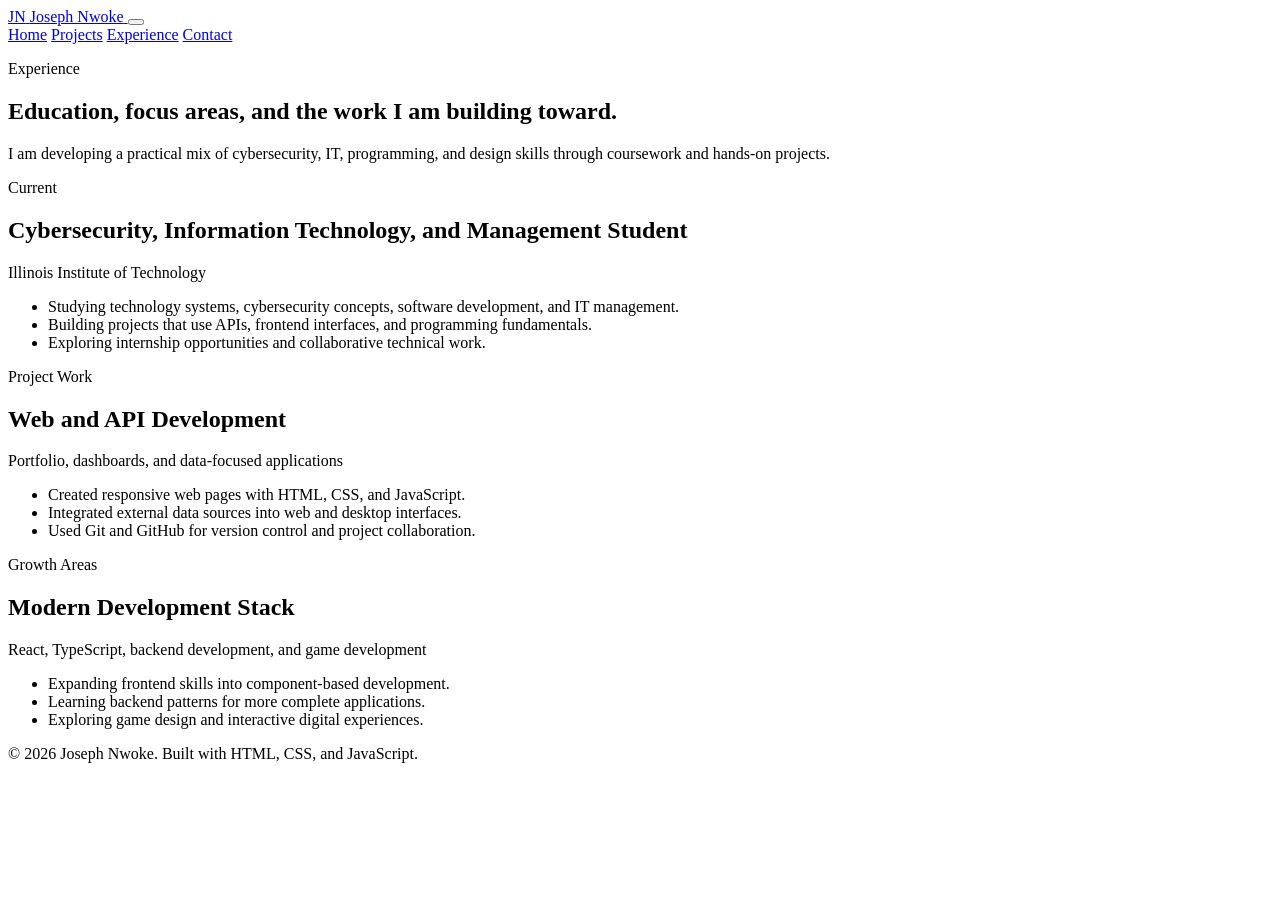
==== experience.html @ 0dccc337 "Initial experience page" ====
<!DOCTYPE html>
<html lang="en">
<head>
  <meta charset="UTF-8" />
  <meta name="viewport" content="width=device-width, initial-scale=1.0" />
  <meta name="description" content="Experience and education for Joseph Nwoke." />
  <title>Experience | Joseph Nwoke</title>
  <link rel="preconnect" href="https://fonts.googleapis.com" />
  <link rel="preconnect" href="https://fonts.gstatic.com" crossorigin />
  <link href="https://fonts.googleapis.com/css2?family=Inter:wght@400;500;600;700;800&display=swap" rel="stylesheet" />
  <link rel="stylesheet" href="css/style.css" />
  <script defer src="js/script.js"></script>
</head>
<body>
  <header class="site-header">
    <a class="brand" href="index.html" aria-label="Joseph Nwoke home">
      <span class="brand-mark">JN</span>
      <span>Joseph Nwoke</span>
    </a>
    <button class="nav-toggle" type="button" aria-label="Open navigation" aria-expanded="false" aria-controls="site-nav">
      <span></span>
      <span></span>
      <span></span>
    </button>
    <nav class="site-nav" id="site-nav" aria-label="Primary navigation">
      <a href="index.html" data-nav="home">Home</a>
      <a href="projects.html" data-nav="projects">Projects</a>
      <a href="experience.html" data-nav="experience">Experience</a>
      <a href="index.html#contact">Contact</a>
    </nav>
  </header>

  <main>
    <section class="page-hero section">
      <p class="eyebrow">Experience</p>
      <h1>Education, focus areas, and the work I am building toward.</h1>
      <p>
        I am developing a practical mix of cybersecurity, IT, programming, and design skills through coursework and hands-on projects.
      </p>
    </section>

    <section class="section timeline-section">
      <div class="timeline">
        <article class="timeline-item">
          <span class="timeline-dot"></span>
          <p class="timeline-date">Current</p>
          <h2>Cybersecurity, Information Technology, and Management Student</h2>
          <p>Illinois Institute of Technology</p>
          <ul>
            <li>Studying technology systems, cybersecurity concepts, software development, and IT management.</li>
            <li>Building projects that use APIs, frontend interfaces, and programming fundamentals.</li>
            <li>Exploring internship opportunities and collaborative technical work.</li>
          </ul>
        </article>

        <article class="timeline-item">
          <span class="timeline-dot"></span>
          <p class="timeline-date">Project Work</p>
          <h2>Web and API Development</h2>
          <p>Portfolio, dashboards, and data-focused applications</p>
          <ul>
            <li>Created responsive web pages with HTML, CSS, and JavaScript.</li>
            <li>Integrated external data sources into web and desktop interfaces.</li>
            <li>Used Git and GitHub for version control and project collaboration.</li>
          </ul>
        </article>

        <article class="timeline-item">
          <span class="timeline-dot"></span>
          <p class="timeline-date">Growth Areas</p>
          <h2>Modern Development Stack</h2>
          <p>React, TypeScript, backend development, and game development</p>
          <ul>
            <li>Expanding frontend skills into component-based development.</li>
            <li>Learning backend patterns for more complete applications.</li>
            <li>Exploring game design and interactive digital experiences.</li>
          </ul>
        </article>
      </div>
    </section>
  </main>

  <footer class="site-footer">
    <p>&copy; 2026 Joseph Nwoke. Built with HTML, CSS, and JavaScript.</p>
  </footer>
</body>
</html>
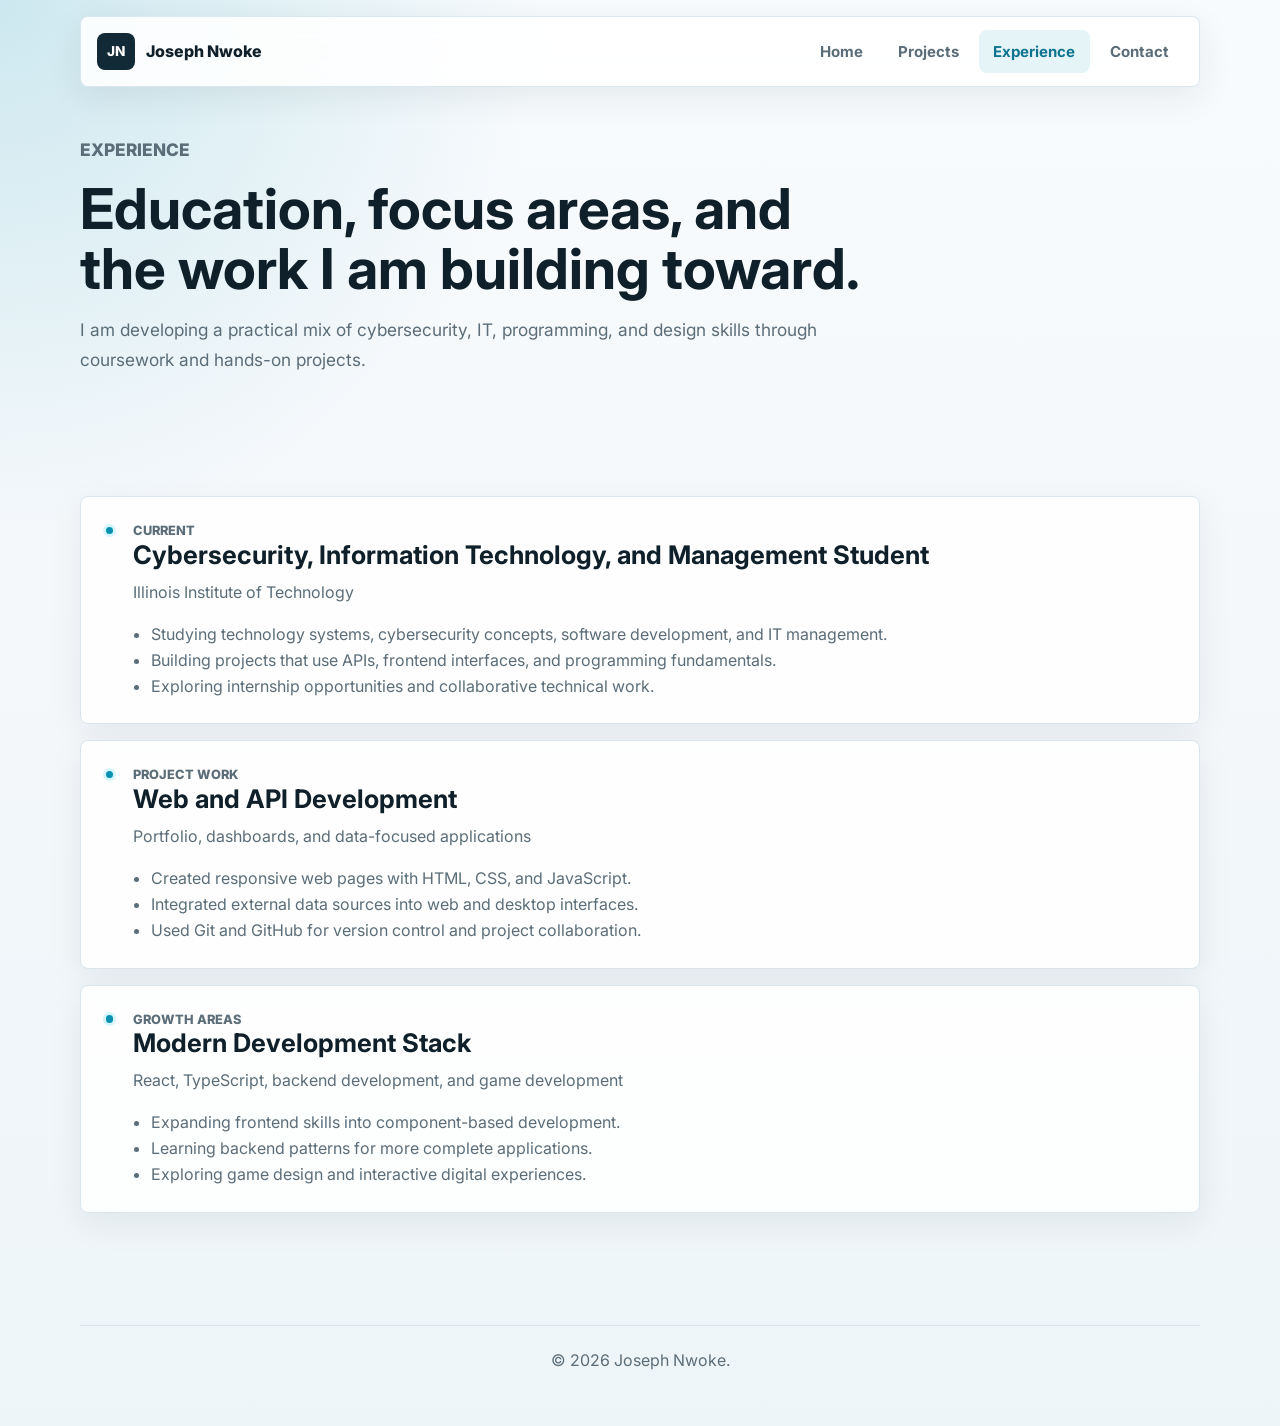
==== commit 1a90fdb3: "Updating footer" ====
--- a/experience.html
+++ b/experience.html
@@ -81,7 +81,7 @@
   </main>
 
   <footer class="site-footer">
-    <p>&copy; 2026 Joseph Nwoke. Built with HTML, CSS, and JavaScript.</p>
+    <p>&copy; 2026 Joseph Nwoke.</p>
   </footer>
 </body>
 </html>
--- a/css/style.css
+++ b/css/style.css
@@ -0,0 +1,833 @@
+:root {
+  --bg: #f5f8fb;
+  --surface: #ffffff;
+  --surface-strong: #e9f7fb;
+  --ink: #10202a;
+  --muted: #5b6d78;
+  --line: #d9e5eb;
+  --accent: #0891b2;
+  --accent-dark: #0e7490;
+  --navy: #122936;
+  --shadow: 0 18px 60px rgba(16, 32, 42, 0.12);
+}
+
+* {
+  box-sizing: border-box;
+}
+
+html {
+  scroll-behavior: smooth;
+}
+
+body {
+  margin: 0;
+  min-height: 100vh;
+  font-family: "Inter", Arial, sans-serif;
+  color: var(--ink);
+  background:
+    radial-gradient(circle at top left, rgba(8, 145, 178, 0.18), transparent 34rem),
+    linear-gradient(180deg, #f8fbfd 0%, var(--bg) 42%, #edf5f8 100%);
+}
+
+body.nav-open {
+  overflow: hidden;
+}
+
+img {
+  display: block;
+  max-width: 100%;
+}
+
+a {
+  color: inherit;
+}
+
+.site-header {
+  position: sticky;
+  top: 0;
+  z-index: 50;
+  display: flex;
+  align-items: center;
+  justify-content: space-between;
+  gap: 1.5rem;
+  width: min(1120px, calc(100% - 2rem));
+  margin: 1rem auto 0;
+  padding: 0.8rem 1rem;
+  background: rgba(255, 255, 255, 0.88);
+  border: 1px solid rgba(217, 229, 235, 0.9);
+  border-radius: 8px;
+  box-shadow: 0 10px 35px rgba(16, 32, 42, 0.08);
+  backdrop-filter: blur(16px);
+}
+
+.brand {
+  display: inline-flex;
+  align-items: center;
+  gap: 0.7rem;
+  font-weight: 800;
+  text-decoration: none;
+  white-space: nowrap;
+}
+
+.brand-mark {
+  display: grid;
+  place-items: center;
+  width: 2.35rem;
+  height: 2.35rem;
+  color: #fff;
+  background: var(--navy);
+  border-radius: 8px;
+  font-size: 0.85rem;
+  letter-spacing: 0;
+}
+
+.site-nav {
+  display: flex;
+  align-items: center;
+  gap: 0.35rem;
+}
+
+.site-nav a {
+  padding: 0.75rem 0.9rem;
+  color: var(--muted);
+  border-radius: 8px;
+  font-weight: 700;
+  font-size: 0.94rem;
+  text-decoration: none;
+}
+
+.site-nav a:hover,
+.site-nav a.active {
+  color: var(--accent-dark);
+  background: rgba(8, 145, 178, 0.1);
+}
+
+.nav-toggle {
+  display: none;
+  width: 2.65rem;
+  height: 2.65rem;
+  padding: 0;
+  background: var(--navy);
+  border: 0;
+  border-radius: 8px;
+  cursor: pointer;
+}
+
+.nav-toggle span {
+  display: block;
+  width: 1.15rem;
+  height: 2px;
+  margin: 4px auto;
+  background: #fff;
+}
+
+.section {
+  width: min(1120px, calc(100% - 2rem));
+  margin: 0 auto;
+  padding: 5rem 0;
+}
+
+.hero {
+  display: grid;
+  grid-template-columns: minmax(0, 1.08fr) minmax(280px, 0.92fr);
+  align-items: center;
+  gap: clamp(1.35rem, 3.5vw, 2.5rem);
+  min-height: min(680px, calc(100vh - 5.25rem));
+  padding-top: clamp(1.75rem, 4vw, 2.5rem);
+  padding-bottom: clamp(2rem, 4vw, 3.25rem);
+}
+
+.eyebrow {
+  margin: 0 0 0.9rem;
+  color: var(--accent-dark);
+  font-size: 0.78rem;
+  font-weight: 800;
+  letter-spacing: 0;
+  text-transform: uppercase;
+}
+
+h1,
+h2,
+h3,
+p {
+  margin-top: 0;
+}
+
+h1 {
+  max-width: 700px;
+  margin-bottom: 1rem;
+  font-size: clamp(2.25rem, 4.9vw, 4rem);
+  line-height: 1.04;
+  letter-spacing: 0;
+  text-wrap: balance;
+}
+
+h2 {
+  margin-bottom: 1rem;
+  font-size: clamp(2rem, 4vw, 3.35rem);
+  line-height: 1.04;
+  letter-spacing: 0;
+}
+
+h3 {
+  margin-bottom: 1rem;
+  font-size: 1.05rem;
+}
+
+.hero-copy,
+.page-hero p,
+.section-copy p,
+.resume-section p {
+  color: var(--muted);
+  font-size: 1.08rem;
+  line-height: 1.75;
+}
+
+.hero-copy {
+  max-width: 640px;
+  text-wrap: pretty;
+}
+
+.button-row,
+.resume-actions {
+  display: flex;
+  flex-wrap: wrap;
+  gap: 0.85rem;
+  margin-top: 1.5rem;
+}
+
+.btn {
+  display: inline-flex;
+  align-items: center;
+  justify-content: center;
+  min-height: 3rem;
+  padding: 0.85rem 1.15rem;
+  border: 1px solid transparent;
+  border-radius: 8px;
+  font-weight: 800;
+  text-decoration: none;
+}
+
+.btn-primary {
+  color: #fff;
+  background: var(--accent);
+  box-shadow: 0 12px 28px rgba(8, 145, 178, 0.24);
+}
+
+.btn-primary:hover {
+  background: var(--accent-dark);
+}
+
+.btn-secondary {
+  color: var(--navy);
+  background: var(--surface);
+  border-color: var(--line);
+}
+
+.btn-secondary:hover,
+.btn-ghost:hover {
+  border-color: rgba(8, 145, 178, 0.35);
+  background: rgba(8, 145, 178, 0.09);
+}
+
+.btn-ghost {
+  color: var(--accent-dark);
+  background: transparent;
+  border-color: rgba(8, 145, 178, 0.22);
+}
+
+.hero-panel {
+  padding: 1.25rem;
+  background: linear-gradient(150deg, var(--navy), #0d3b4a);
+  border-radius: 8px;
+  box-shadow: var(--shadow);
+}
+
+.profile-photo {
+  width: 100%;
+  aspect-ratio: 4 / 5;
+  min-height: 0;
+  max-height: 25rem;
+  object-fit: cover;
+  border: 1px solid rgba(255, 255, 255, 0.14);
+  border-radius: 8px;
+}
+
+.hero-panel.has-profile .profile-fallback,
+.hero-panel.no-profile .profile-photo {
+  display: none;
+}
+
+.profile-fallback {
+  display: grid;
+  place-items: center;
+  aspect-ratio: 4 / 5;
+  min-height: 0;
+  max-height: 25rem;
+  color: #d9fbff;
+  background:
+    linear-gradient(rgba(255, 255, 255, 0.09) 1px, transparent 1px),
+    linear-gradient(90deg, rgba(255, 255, 255, 0.09) 1px, transparent 1px),
+    radial-gradient(circle at 70% 25%, rgba(34, 211, 238, 0.52), transparent 15rem),
+    #102936;
+  background-size: 34px 34px, 34px 34px, auto, auto;
+  border: 1px solid rgba(255, 255, 255, 0.14);
+  border-radius: 8px;
+  font-size: clamp(4rem, 12vw, 8rem);
+  font-weight: 800;
+}
+
+.hero-stat-grid {
+  display: grid;
+  grid-template-columns: repeat(3, 1fr);
+  gap: 0.75rem;
+  margin-top: 0.75rem;
+}
+
+.hero-stat-grid div {
+  padding: 1rem;
+  background: rgba(255, 255, 255, 0.09);
+  border: 1px solid rgba(255, 255, 255, 0.12);
+  border-radius: 8px;
+}
+
+.stat-number,
+.stat-label {
+  display: block;
+}
+
+.stat-number {
+  color: #fff;
+  font-weight: 800;
+}
+
+.stat-label {
+  margin-top: 0.35rem;
+  color: #b7d4dc;
+  font-size: 0.78rem;
+  line-height: 1.35;
+}
+
+.two-column,
+.resume-section {
+  display: grid;
+  grid-template-columns: 0.85fr 1.15fr;
+  gap: 3rem;
+  align-items: start;
+}
+
+.section-heading {
+  max-width: 760px;
+  margin-bottom: 2rem;
+}
+
+.skills-title {
+  max-width: 720px;
+  font-size: clamp(1.9rem, 3.2vw, 2.7rem);
+  line-height: 1.12;
+}
+
+.about-highlights {
+  display: grid;
+  grid-template-columns: repeat(3, 1fr);
+  gap: 0.8rem;
+  margin-top: 1.4rem;
+}
+
+.about-highlights article {
+  padding: 1rem;
+  background: rgba(255, 255, 255, 0.82);
+  border: 1px solid var(--line);
+  border-radius: 8px;
+  box-shadow: 0 8px 24px rgba(16, 32, 42, 0.06);
+}
+
+.about-highlights h3 {
+  margin-bottom: 0.45rem;
+  font-size: 0.98rem;
+}
+
+.about-highlights p {
+  margin-bottom: 0;
+  font-size: 0.9rem;
+  line-height: 1.55;
+}
+
+.skills-layout {
+  display: grid;
+  grid-template-columns: repeat(3, 1fr);
+  gap: 1rem;
+  align-items: stretch;
+}
+
+.skill-card,
+.contact-card,
+.timeline-item,
+.project-card,
+.resume-section {
+  background: rgba(255, 255, 255, 0.9);
+  border: 1px solid var(--line);
+  border-radius: 8px;
+  box-shadow: 0 10px 35px rgba(16, 32, 42, 0.07);
+}
+
+.skill-card {
+  position: relative;
+  display: flex;
+  flex-direction: column;
+  min-height: 100%;
+  padding: 1.35rem;
+  overflow: hidden;
+}
+
+.skill-card::before {
+  content: "";
+  position: absolute;
+  inset: 0 0 auto;
+  height: 3px;
+  background: linear-gradient(90deg, var(--accent), rgba(8, 145, 178, 0.18));
+}
+
+.skill-card h3 {
+  min-height: 2.4rem;
+  margin-bottom: 0.85rem;
+  line-height: 1.2;
+}
+
+.tag-list {
+  display: flex;
+  flex-wrap: wrap;
+  gap: 0.55rem;
+  padding: 0;
+  margin: 0;
+  list-style: none;
+}
+
+.tag-list li {
+  padding: 0.42rem 0.62rem;
+  color: var(--accent-dark);
+  background: rgba(8, 145, 178, 0.1);
+  border: 1px solid rgba(8, 145, 178, 0.18);
+  border-radius: 8px;
+  font-size: 0.85rem;
+  font-weight: 700;
+}
+
+.resume-section {
+  align-items: center;
+  padding: 2rem;
+}
+
+.resume-includes {
+  margin-top: 1.2rem;
+}
+
+.resume-includes span {
+  display: block;
+  margin-bottom: 0.55rem;
+  color: var(--ink);
+  font-size: 0.9rem;
+  font-weight: 800;
+}
+
+.resume-includes ul {
+  display: flex;
+  flex-wrap: wrap;
+  gap: 0.55rem;
+  padding: 0;
+  margin: 0;
+  list-style: none;
+}
+
+.resume-includes li {
+  padding: 0.42rem 0.62rem;
+  color: var(--accent-dark);
+  background: rgba(8, 145, 178, 0.1);
+  border: 1px solid rgba(8, 145, 178, 0.18);
+  border-radius: 8px;
+  font-size: 0.85rem;
+  font-weight: 700;
+}
+
+.resume-actions {
+  justify-content: flex-end;
+  margin-top: 0;
+}
+
+.contact-grid {
+  display: grid;
+  grid-template-columns: repeat(2, 1fr);
+  gap: 1rem;
+}
+
+.contact-card {
+  display: flex;
+  flex-direction: column;
+  gap: 0.35rem;
+  padding: 1.2rem;
+  text-decoration: none;
+}
+
+.contact-card:hover {
+  border-color: rgba(8, 145, 178, 0.4);
+  transform: translateY(-2px);
+}
+
+.contact-card span {
+  color: var(--muted);
+  font-size: 0.9rem;
+  font-weight: 700;
+}
+
+.contact-card strong {
+  overflow-wrap: anywhere;
+}
+
+.page-hero {
+  padding-top: 3rem;
+  padding-bottom: 1.5rem;
+}
+
+.page-hero h1 {
+  max-width: 880px;
+  font-size: clamp(2.15rem, 4.4vw, 3.65rem);
+  line-height: 1.06;
+}
+
+.page-hero p {
+  max-width: 820px;
+}
+
+.project-list {
+  display: grid;
+  gap: 1.25rem;
+  padding-top: 1rem;
+}
+
+.project-card {
+  display: grid;
+  grid-template-columns: minmax(260px, 0.72fr) minmax(0, 1.28fr);
+  align-items: center;
+  overflow: hidden;
+}
+
+.project-media {
+  display: grid;
+  place-items: center;
+  align-self: stretch;
+  min-height: clamp(28rem, 42vw, 34rem);
+  padding: 1rem;
+  background: linear-gradient(135deg, rgba(8, 145, 178, 0.16), rgba(18, 41, 54, 0.08));
+  overflow: hidden;
+}
+
+.project-media img {
+  width: auto;
+  height: 100%;
+  max-width: 100%;
+  object-fit: contain;
+  background: #0d0d14;
+  border-radius: 8px;
+  box-shadow: 0 14px 34px rgba(16, 32, 42, 0.18);
+}
+
+.project-placeholder {
+  display: grid;
+  place-items: center;
+  min-height: 0;
+  height: clamp(24rem, 35vw, 31rem);
+  padding: 1.5rem;
+  color: #d9fbff;
+  background:
+    linear-gradient(rgba(255, 255, 255, 0.08) 1px, transparent 1px),
+    linear-gradient(90deg, rgba(255, 255, 255, 0.08) 1px, transparent 1px),
+    radial-gradient(circle at 72% 24%, rgba(34, 211, 238, 0.42), transparent 13rem),
+    var(--navy);
+  background-size: 30px 30px, 30px 30px, auto, auto;
+}
+
+.project-placeholder span {
+  font-size: clamp(2rem, 5vw, 4rem);
+  font-weight: 800;
+}
+
+.project-content {
+  display: flex;
+  flex-direction: column;
+  gap: 1.15rem;
+  padding: clamp(1.35rem, 3vw, 2rem);
+}
+
+.project-meta {
+  display: flex;
+  align-items: center;
+  justify-content: space-between;
+  gap: 1rem;
+  margin-bottom: 0.45rem;
+}
+
+.project-type,
+.timeline-date {
+  margin-bottom: 0;
+  color: var(--accent-dark);
+  font-size: 0.8rem;
+  font-weight: 800;
+  text-transform: uppercase;
+}
+
+.status-badge {
+  display: inline-flex;
+  align-items: center;
+  min-height: 1.8rem;
+  padding: 0.32rem 0.58rem;
+  color: var(--navy);
+  background: rgba(18, 41, 54, 0.08);
+  border: 1px solid rgba(18, 41, 54, 0.14);
+  border-radius: 8px;
+  font-size: 0.75rem;
+  font-weight: 800;
+  white-space: nowrap;
+}
+
+.status-complete {
+  color: var(--accent-dark);
+  background: rgba(8, 145, 178, 0.1);
+  border-color: rgba(8, 145, 178, 0.18);
+}
+
+.project-content h2,
+.timeline-item h2 {
+  margin-bottom: 0.7rem;
+  font-size: 1.6rem;
+}
+
+.project-content h3 {
+  margin-bottom: 0.55rem;
+  font-size: 0.95rem;
+}
+
+.project-content p,
+.project-bullets li,
+.timeline-item p,
+.timeline-item li {
+  color: var(--muted);
+  line-height: 1.62;
+}
+
+.project-content p,
+.project-bullets li {
+  font-size: 1rem;
+}
+
+.project-bullets {
+  padding-left: 1.1rem;
+  margin: 0;
+}
+
+.project-actions {
+  display: flex;
+  flex-wrap: wrap;
+  gap: 0.7rem;
+}
+
+.project-actions .btn {
+  min-height: 2.65rem;
+  padding: 0.7rem 1rem;
+}
+
+.project-content .tag-list {
+  gap: 0.5rem;
+}
+
+.project-content .tag-list li {
+  padding: 0.38rem 0.56rem;
+  font-size: 0.82rem;
+}
+
+.text-link {
+  color: var(--accent-dark);
+  font-weight: 800;
+  text-decoration: none;
+}
+
+.text-link:hover {
+  text-decoration: underline;
+}
+
+.timeline {
+  display: grid;
+  gap: 1rem;
+}
+
+.timeline-item {
+  position: relative;
+  padding: 1.5rem 1.5rem 1.5rem 3.25rem;
+}
+
+.timeline-dot {
+  position: absolute;
+  top: 1.65rem;
+  left: 1.35rem;
+  width: 0.85rem;
+  height: 0.85rem;
+  background: var(--accent);
+  border: 3px solid #d6f6fb;
+  border-radius: 50%;
+}
+
+.timeline-item ul {
+  padding-left: 1.1rem;
+  margin-bottom: 0;
+}
+
+.site-footer {
+  width: min(1120px, calc(100% - 2rem));
+  margin: 2rem auto 1rem;
+  padding: 1.5rem 0;
+  color: var(--muted);
+  border-top: 1px solid var(--line);
+  text-align: center;
+}
+
+.reveal {
+  opacity: 0;
+  transform: translateY(20px);
+  transition: opacity 0.55s ease, transform 0.55s ease;
+}
+
+.reveal.is-visible {
+  opacity: 1;
+  transform: translateY(0);
+}
+
+@media (max-width: 900px) {
+  .hero,
+  .two-column,
+  .resume-section {
+    grid-template-columns: 1fr;
+  }
+
+  .project-card {
+    grid-template-columns: 1fr;
+  }
+
+  .hero {
+    min-height: auto;
+    align-items: start;
+  }
+
+  h1 {
+    max-width: 680px;
+    font-size: clamp(2.15rem, 7.2vw, 3.55rem);
+  }
+
+  .skills-layout,
+  .about-highlights,
+  .contact-grid {
+    grid-template-columns: repeat(2, 1fr);
+  }
+
+  .resume-actions {
+    justify-content: flex-start;
+  }
+}
+
+@media (max-width: 720px) {
+  .site-header {
+    width: calc(100% - 1rem);
+    margin-top: 0.5rem;
+  }
+
+  .nav-toggle {
+    display: block;
+  }
+
+  .site-nav {
+    position: fixed;
+    top: 4.75rem;
+    right: 0.5rem;
+    left: 0.5rem;
+    display: none;
+    flex-direction: column;
+    align-items: stretch;
+    padding: 0.7rem;
+    background: #fff;
+    border: 1px solid var(--line);
+    border-radius: 8px;
+    box-shadow: var(--shadow);
+  }
+
+  .site-nav.open {
+    display: flex;
+  }
+
+  .site-nav a {
+    padding: 0.95rem 1rem;
+  }
+
+  .section {
+    width: min(100% - 1rem, 1120px);
+    padding: 3.5rem 0;
+  }
+
+  .page-hero {
+    padding-top: 2.25rem;
+    padding-bottom: 1rem;
+  }
+
+  .page-hero h1 {
+    font-size: clamp(2rem, 9vw, 2.85rem);
+  }
+
+  .hero {
+    padding-top: 3rem;
+    padding-bottom: 2.5rem;
+  }
+
+  h1 {
+    font-size: clamp(2rem, 10vw, 2.95rem);
+    line-height: 1.08;
+  }
+
+  .hero-copy,
+  .page-hero p,
+  .section-copy p,
+  .resume-section p {
+    font-size: 1rem;
+    line-height: 1.65;
+  }
+
+  .hero-stat-grid,
+  .skills-layout,
+  .about-highlights,
+  .contact-grid {
+    grid-template-columns: 1fr;
+  }
+
+  .profile-photo,
+  .profile-fallback {
+    max-height: 22rem;
+  }
+
+  .button-row,
+  .resume-actions {
+    flex-direction: column;
+  }
+
+  .btn {
+    width: 100%;
+  }
+
+  .project-media,
+  .project-media img,
+  .project-placeholder {
+    min-height: 24rem;
+    height: 24rem;
+  }
+
+  .project-meta {
+    align-items: flex-start;
+    flex-direction: column;
+    gap: 0.55rem;
+  }
+}
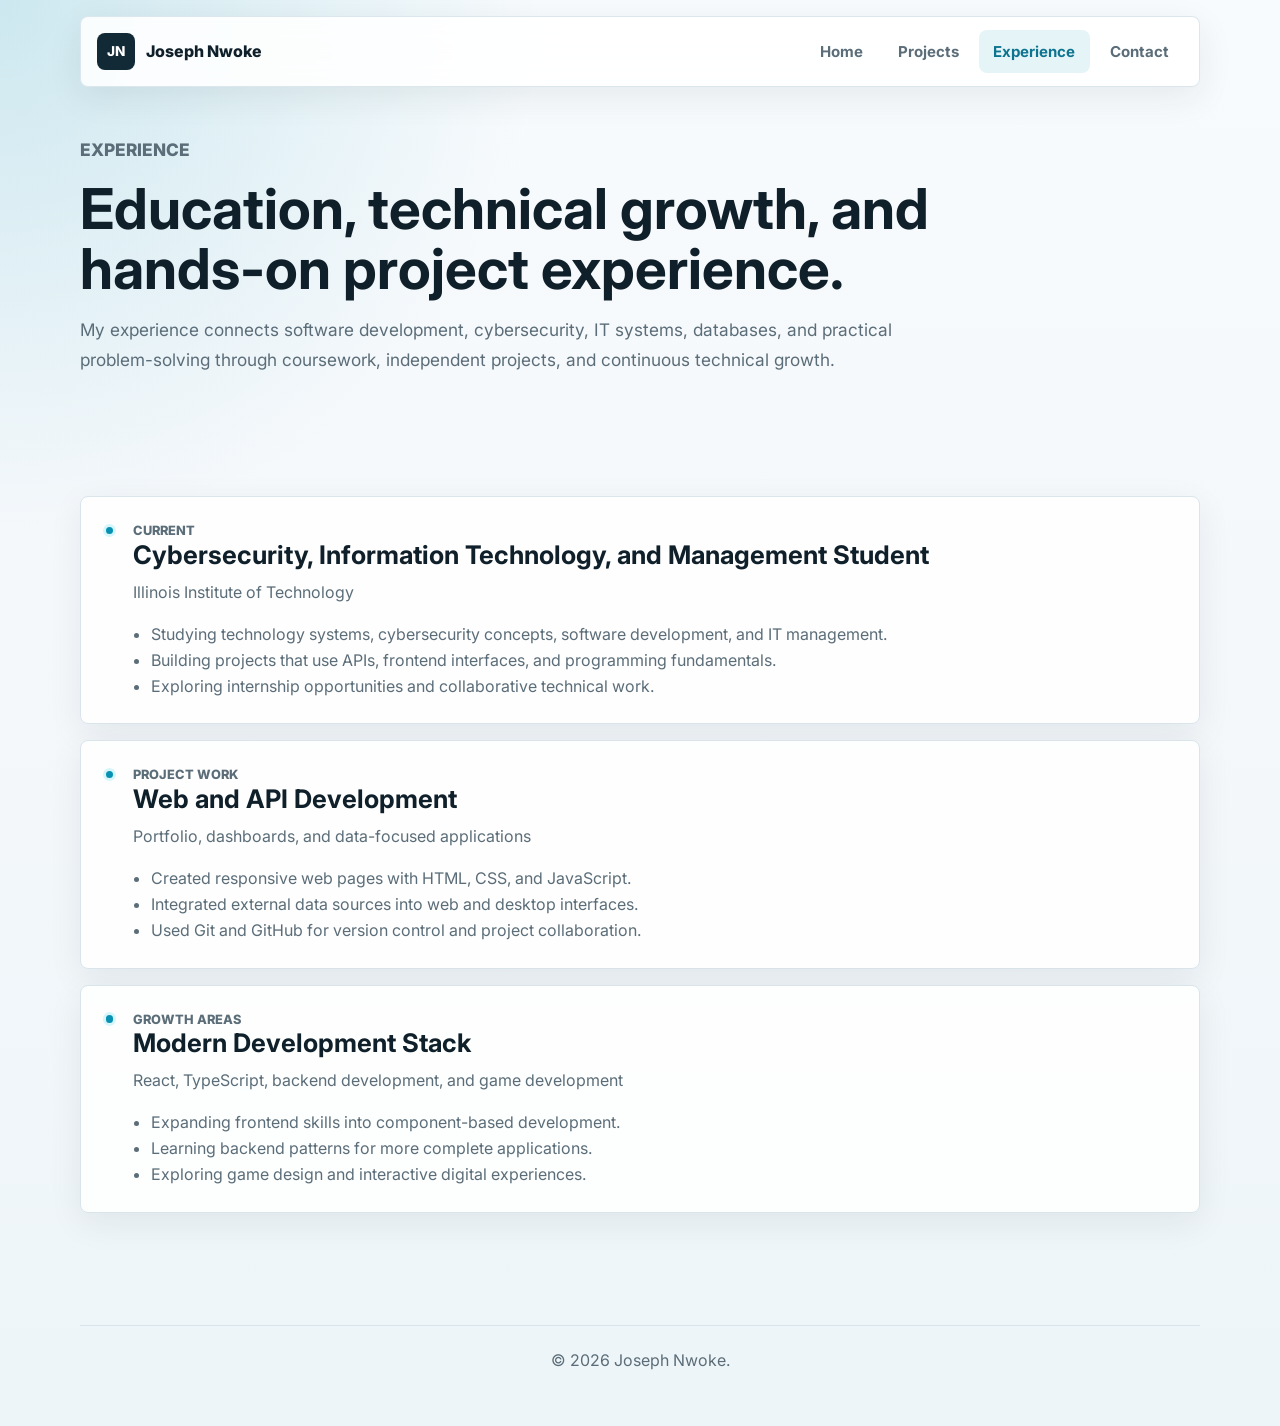
==== commit 815fd1ec: "Updating Experience page hero and subtext" ====
--- a/experience.html
+++ b/experience.html
@@ -33,9 +33,9 @@
   <main>
     <section class="page-hero section">
       <p class="eyebrow">Experience</p>
-      <h1>Education, focus areas, and the work I am building toward.</h1>
+      <h1>Education, technical growth, and hands-on project experience.</h1>
       <p>
-        I am developing a practical mix of cybersecurity, IT, programming, and design skills through coursework and hands-on projects.
+        My experience connects software development, cybersecurity, IT systems, databases, and practical problem-solving through coursework, independent projects, and continuous technical growth.
       </p>
     </section>
 
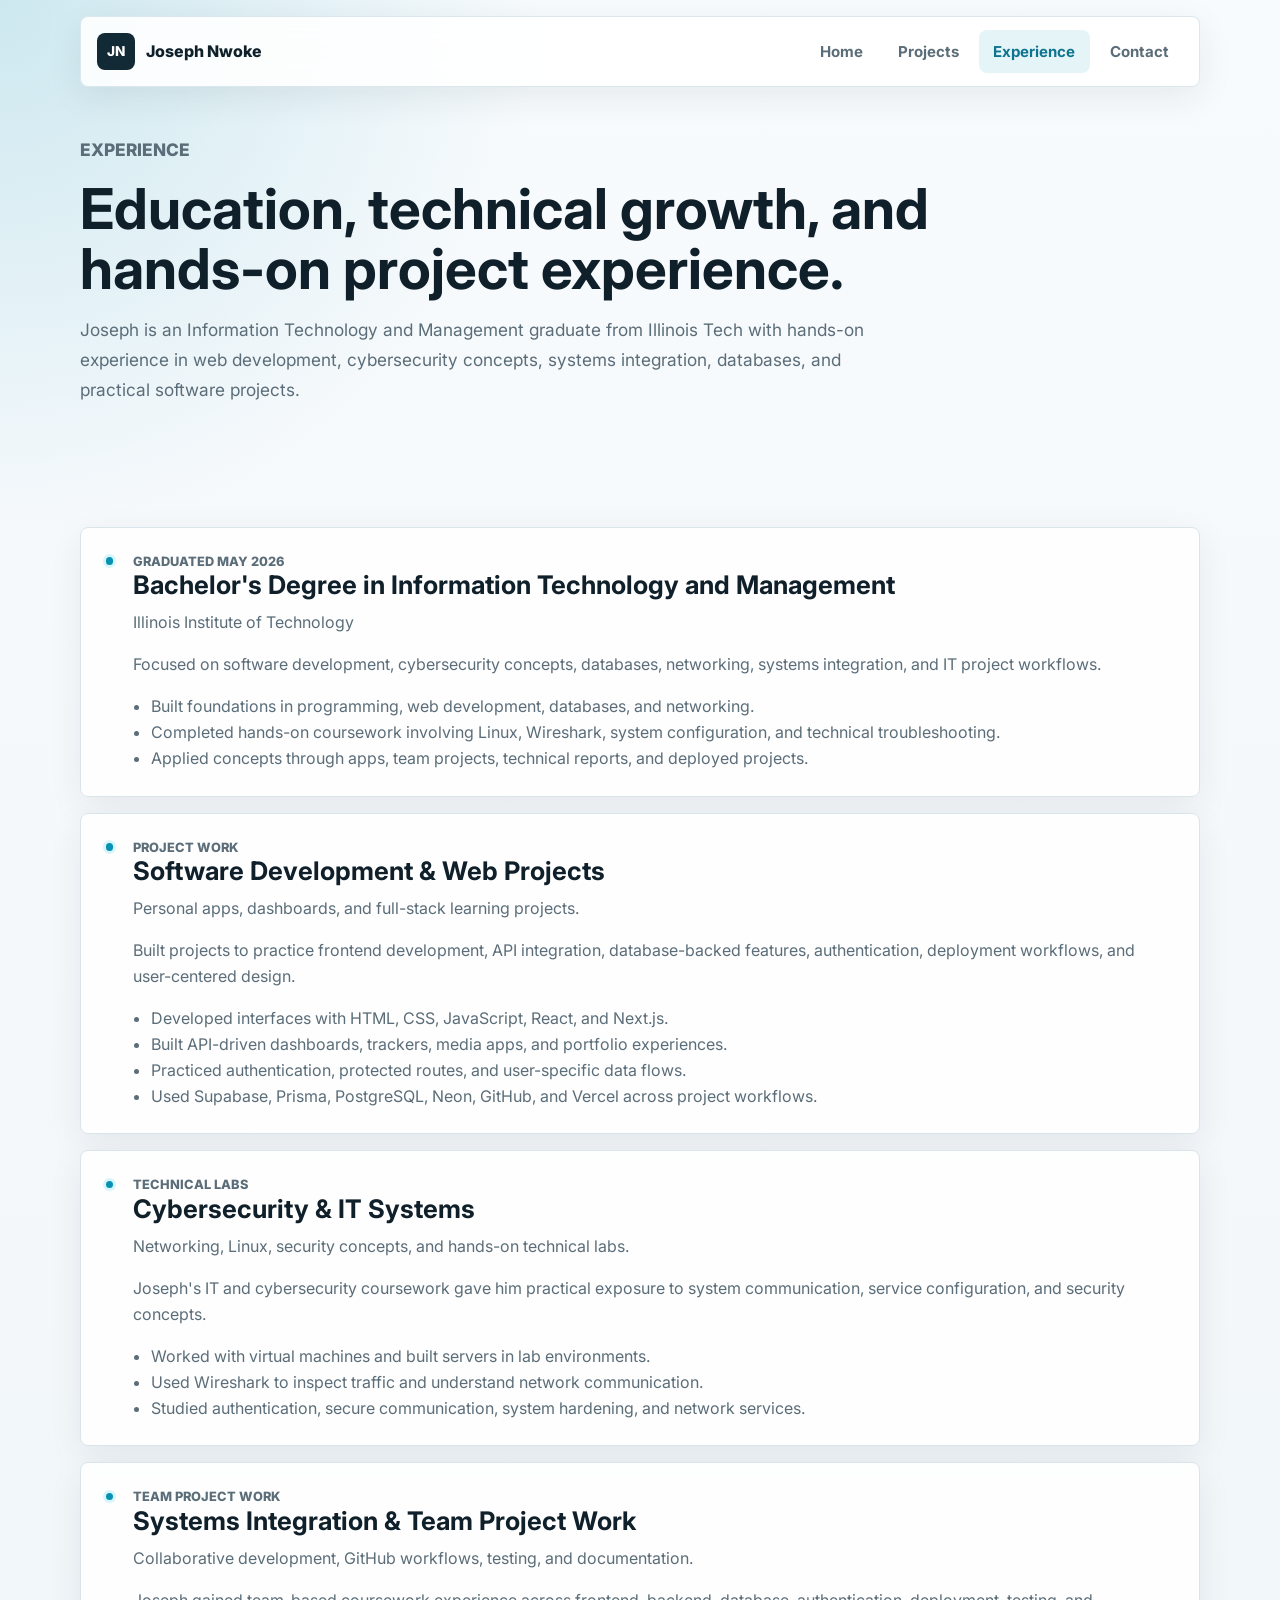
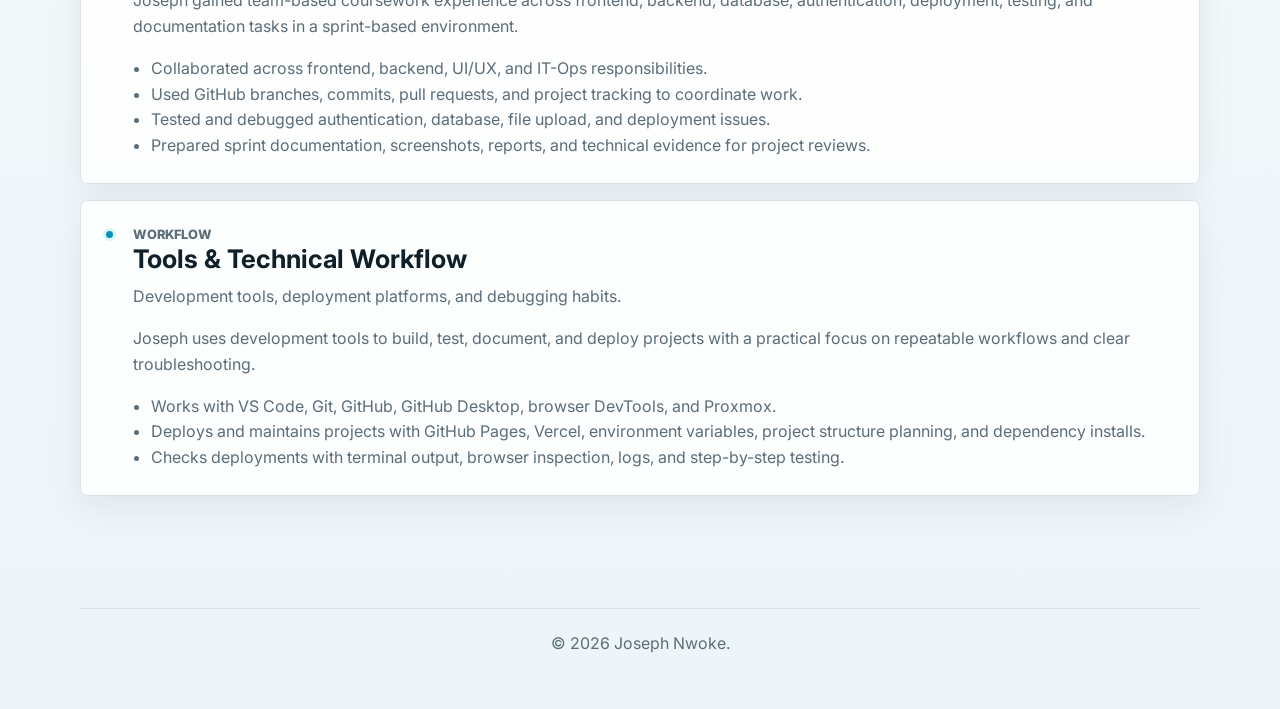
==== commit 53d5a0fc: "Updatiing experience page" ====
--- a/experience.html
+++ b/experience.html
@@ -35,7 +35,7 @@
       <p class="eyebrow">Experience</p>
       <h1>Education, technical growth, and hands-on project experience.</h1>
       <p>
-        My experience connects software development, cybersecurity, IT systems, databases, and practical problem-solving through coursework, independent projects, and continuous technical growth.
+        Joseph is an Information Technology and Management graduate from Illinois Tech with hands-on experience in web development, cybersecurity concepts, systems integration, databases, and practical software projects.
       </p>
     </section>
 
@@ -43,37 +43,78 @@
       <div class="timeline">
         <article class="timeline-item">
           <span class="timeline-dot"></span>
-          <p class="timeline-date">Current</p>
-          <h2>Cybersecurity, Information Technology, and Management Student</h2>
+          <p class="timeline-date">Graduated May 2026</p>
+          <h2>Bachelor's Degree in Information Technology and Management</h2>
           <p>Illinois Institute of Technology</p>
+          <p>
+            Focused on software development, cybersecurity concepts, databases, networking, systems integration, and IT project workflows.
+          </p>
           <ul>
-            <li>Studying technology systems, cybersecurity concepts, software development, and IT management.</li>
-            <li>Building projects that use APIs, frontend interfaces, and programming fundamentals.</li>
-            <li>Exploring internship opportunities and collaborative technical work.</li>
+            <li>Built foundations in programming, web development, databases, and networking.</li>
+            <li>Completed hands-on coursework involving Linux, Wireshark, system configuration, and technical troubleshooting.</li>
+            <li>Applied concepts through apps, team projects, technical reports, and deployed projects.</li>
           </ul>
         </article>
 
         <article class="timeline-item">
           <span class="timeline-dot"></span>
           <p class="timeline-date">Project Work</p>
-          <h2>Web and API Development</h2>
-          <p>Portfolio, dashboards, and data-focused applications</p>
+          <h2>Software Development &amp; Web Projects</h2>
+          <p>Personal apps, dashboards, and full-stack learning projects.</p>
+          <p>
+            Built projects to practice frontend development, API integration, database-backed features, authentication, deployment workflows, and user-centered design.
+          </p>
           <ul>
-            <li>Created responsive web pages with HTML, CSS, and JavaScript.</li>
-            <li>Integrated external data sources into web and desktop interfaces.</li>
-            <li>Used Git and GitHub for version control and project collaboration.</li>
+            <li>Developed interfaces with HTML, CSS, JavaScript, React, and Next.js.</li>
+            <li>Built API-driven dashboards, trackers, media apps, and portfolio experiences.</li>
+            <li>Practiced authentication, protected routes, and user-specific data flows.</li>
+            <li>Used Supabase, Prisma, PostgreSQL, Neon, GitHub, and Vercel across project workflows.</li>
           </ul>
         </article>
 
         <article class="timeline-item">
           <span class="timeline-dot"></span>
-          <p class="timeline-date">Growth Areas</p>
-          <h2>Modern Development Stack</h2>
-          <p>React, TypeScript, backend development, and game development</p>
+          <p class="timeline-date">Technical Labs</p>
+          <h2>Cybersecurity &amp; IT Systems</h2>
+          <p>Networking, Linux, security concepts, and hands-on technical labs.</p>
+          <p>
+            Joseph's IT and cybersecurity coursework gave him practical exposure to system communication, service configuration, and security concepts.
+          </p>
           <ul>
-            <li>Expanding frontend skills into component-based development.</li>
-            <li>Learning backend patterns for more complete applications.</li>
-            <li>Exploring game design and interactive digital experiences.</li>
+            <li>Worked with virtual machines and built servers in lab environments.</li>
+            <li>Used Wireshark to inspect traffic and understand network communication.</li>
+            <li>Studied authentication, secure communication, system hardening, and network services.</li>
+          </ul>
+        </article>
+
+        <article class="timeline-item">
+          <span class="timeline-dot"></span>
+          <p class="timeline-date">Team Project Work</p>
+          <h2>Systems Integration &amp; Team Project Work</h2>
+          <p>Collaborative development, GitHub workflows, testing, and documentation.</p>
+          <p>
+            Joseph gained team-based coursework experience across frontend, backend, database, authentication, deployment, testing, and documentation tasks in a sprint-based environment.
+          </p>
+          <ul>
+            <li>Collaborated across frontend, backend, UI/UX, and IT-Ops responsibilities.</li>
+            <li>Used GitHub branches, commits, pull requests, and project tracking to coordinate work.</li>
+            <li>Tested and debugged authentication, database, file upload, and deployment issues.</li>
+            <li>Prepared sprint documentation, screenshots, reports, and technical evidence for project reviews.</li>
+          </ul>
+        </article>
+
+        <article class="timeline-item">
+          <span class="timeline-dot"></span>
+          <p class="timeline-date">Workflow</p>
+          <h2>Tools &amp; Technical Workflow</h2>
+          <p>Development tools, deployment platforms, and debugging habits.</p>
+          <p>
+            Joseph uses development tools to build, test, document, and deploy projects with a practical focus on repeatable workflows and clear troubleshooting.
+          </p>
+          <ul>
+            <li>Works with VS Code, Git, GitHub, GitHub Desktop, browser DevTools, and Proxmox.</li>
+            <li>Deploys and maintains projects with GitHub Pages, Vercel, environment variables, project structure planning, and dependency installs.</li>
+            <li>Checks deployments with terminal output, browser inspection, logs, and step-by-step testing.</li>
           </ul>
         </article>
       </div>
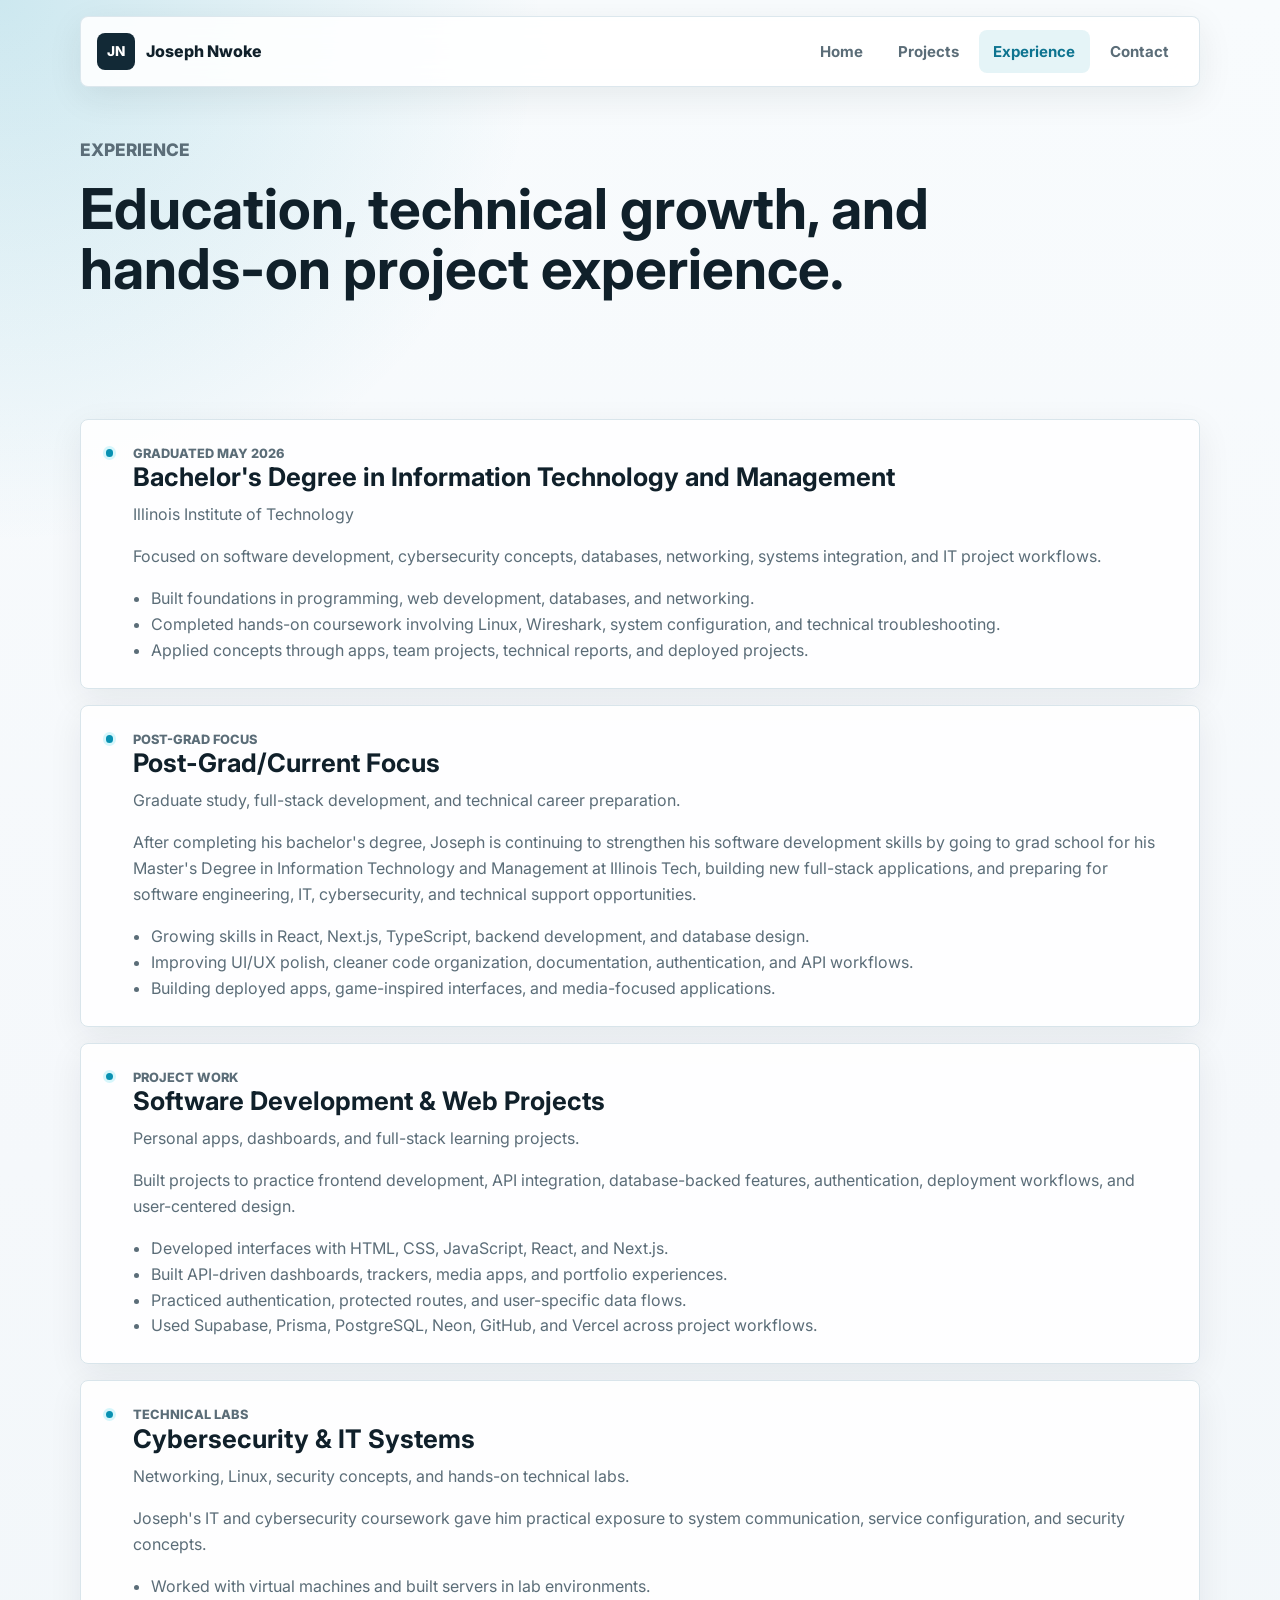
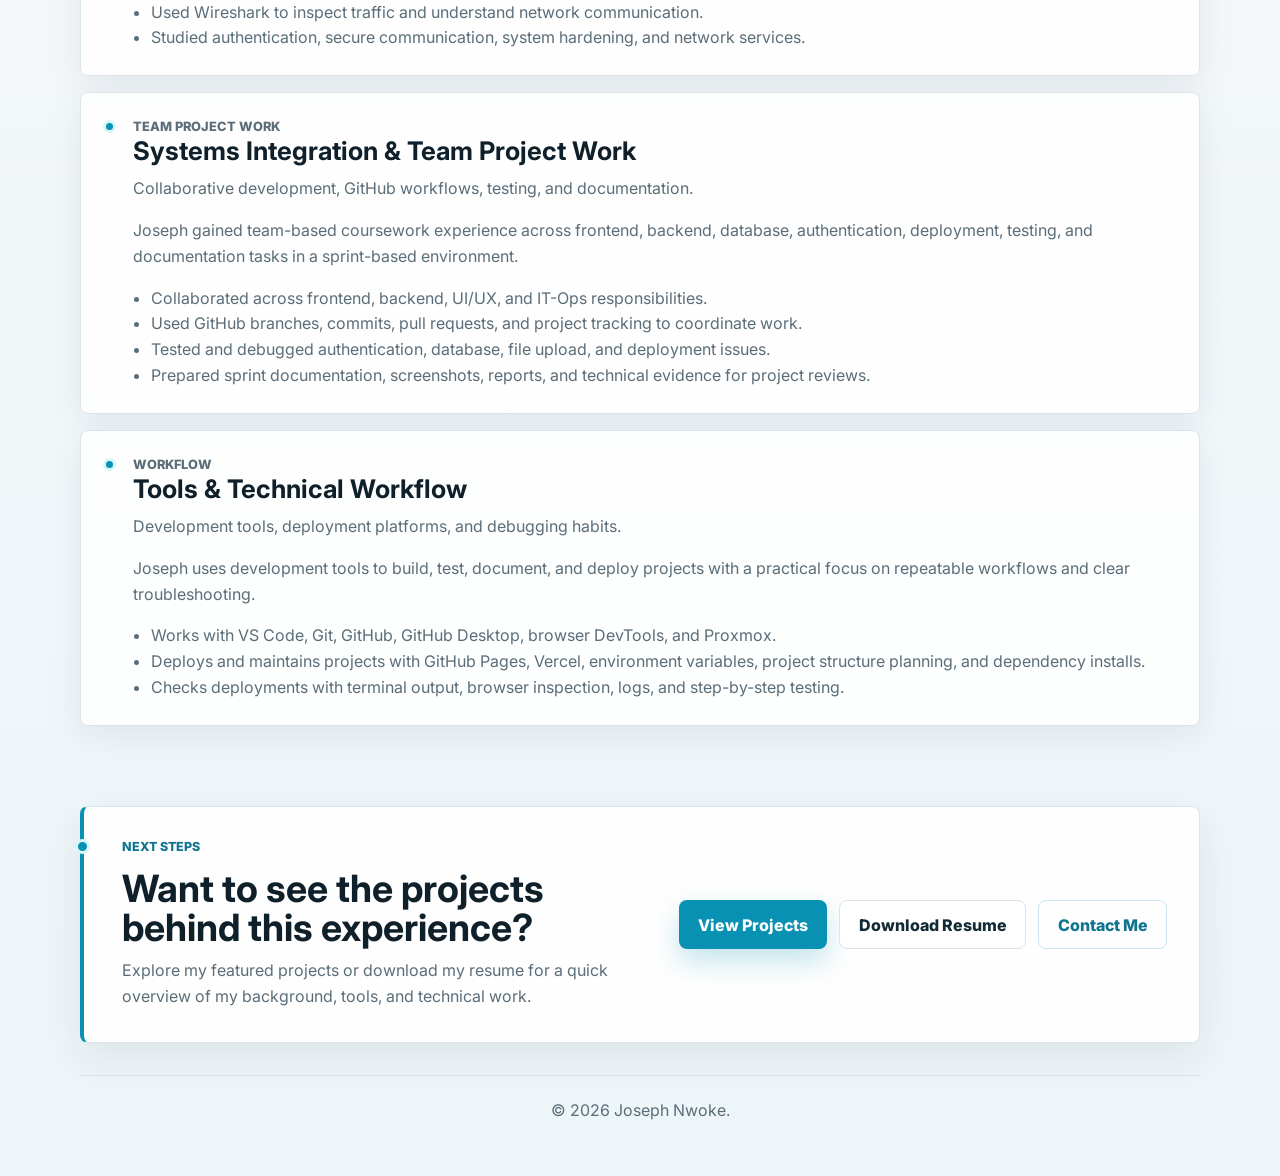
==== commit a57a3bf2: "Updating CTA and Experience page design" ====
--- a/experience.html
+++ b/experience.html
@@ -34,9 +34,6 @@
     <section class="page-hero section">
       <p class="eyebrow">Experience</p>
       <h1>Education, technical growth, and hands-on project experience.</h1>
-      <p>
-        Joseph is an Information Technology and Management graduate from Illinois Tech with hands-on experience in web development, cybersecurity concepts, systems integration, databases, and practical software projects.
-      </p>
     </section>
 
     <section class="section timeline-section">
@@ -53,6 +50,21 @@
             <li>Built foundations in programming, web development, databases, and networking.</li>
             <li>Completed hands-on coursework involving Linux, Wireshark, system configuration, and technical troubleshooting.</li>
             <li>Applied concepts through apps, team projects, technical reports, and deployed projects.</li>
+          </ul>
+        </article>
+
+        <article class="timeline-item">
+          <span class="timeline-dot"></span>
+          <p class="timeline-date">Post-Grad Focus</p>
+          <h2>Post-Grad/Current Focus</h2>
+          <p>Graduate study, full-stack development, and technical career preparation.</p>
+          <p>
+            After completing his bachelor's degree, Joseph is continuing to strengthen his software development skills by going to grad school for his Master's Degree in Information Technology and Management at Illinois Tech, building new full-stack applications, and preparing for software engineering, IT, cybersecurity, and technical support opportunities.
+          </p>
+          <ul>
+            <li>Growing skills in React, Next.js, TypeScript, backend development, and database design.</li>
+            <li>Improving UI/UX polish, cleaner code organization, documentation, authentication, and API workflows.</li>
+            <li>Building deployed apps, game-inspired interfaces, and media-focused applications.</li>
           </ul>
         </article>
 
@@ -119,6 +131,22 @@
         </article>
       </div>
     </section>
+
+    <section class="section experience-cta" aria-label="Experience next steps">
+      <span class="cta-dot" aria-hidden="true"></span>
+      <div>
+        <p class="eyebrow">Next Steps</p>
+        <h2>Want to see the projects behind this experience?</h2>
+        <p>
+          Explore my featured projects or download my resume for a quick overview of my background, tools, and technical work.
+        </p>
+      </div>
+      <div class="cta-actions">
+        <a class="btn btn-primary" href="projects.html">View Projects</a>
+        <a class="btn btn-secondary" href="Joseph_Nwoke_Resume.pdf" download>Download Resume</a>
+        <a class="btn btn-ghost" href="index.html#contact">Contact Me</a>
+      </div>
+    </section>
   </main>
 
   <footer class="site-footer">
--- a/css/style.css
+++ b/css/style.css
@@ -680,6 +680,50 @@
   margin-bottom: 0;
 }
 
+.experience-cta {
+  position: relative;
+  display: grid;
+  grid-template-columns: minmax(0, 1fr) auto;
+  align-items: center;
+  gap: 1.5rem;
+  padding: 2rem 2rem 2rem 2.35rem;
+  background: rgba(255, 255, 255, 0.92);
+  border: 1px solid var(--line);
+  border-left: 4px solid var(--accent);
+  border-radius: 8px;
+  box-shadow: 0 14px 42px rgba(16, 32, 42, 0.08);
+}
+
+.experience-cta h2 {
+  margin-bottom: 0.65rem;
+  font-size: clamp(1.6rem, 3vw, 2.35rem);
+}
+
+.experience-cta p:not(.eyebrow) {
+  max-width: 760px;
+  margin-bottom: 0;
+  color: var(--muted);
+  line-height: 1.65;
+}
+
+.cta-dot {
+  position: absolute;
+  top: 2rem;
+  left: -0.55rem;
+  width: 0.95rem;
+  height: 0.95rem;
+  background: var(--accent);
+  border: 3px solid #d6f6fb;
+  border-radius: 50%;
+}
+
+.cta-actions {
+  display: flex;
+  flex-wrap: wrap;
+  justify-content: flex-end;
+  gap: 0.75rem;
+}
+
 .site-footer {
   width: min(1120px, calc(100% - 2rem));
   margin: 2rem auto 1rem;
@@ -728,6 +772,14 @@
   }
 
   .resume-actions {
+    justify-content: flex-start;
+  }
+
+  .experience-cta {
+    grid-template-columns: 1fr;
+  }
+
+  .cta-actions {
     justify-content: flex-start;
   }
 }
@@ -810,12 +862,17 @@
   }
 
   .button-row,
-  .resume-actions {
+  .resume-actions,
+  .cta-actions {
     flex-direction: column;
   }
 
   .btn {
     width: 100%;
+  }
+
+  .experience-cta {
+    padding: 1.5rem 1.25rem 1.5rem 1.45rem;
   }
 
   .project-media,
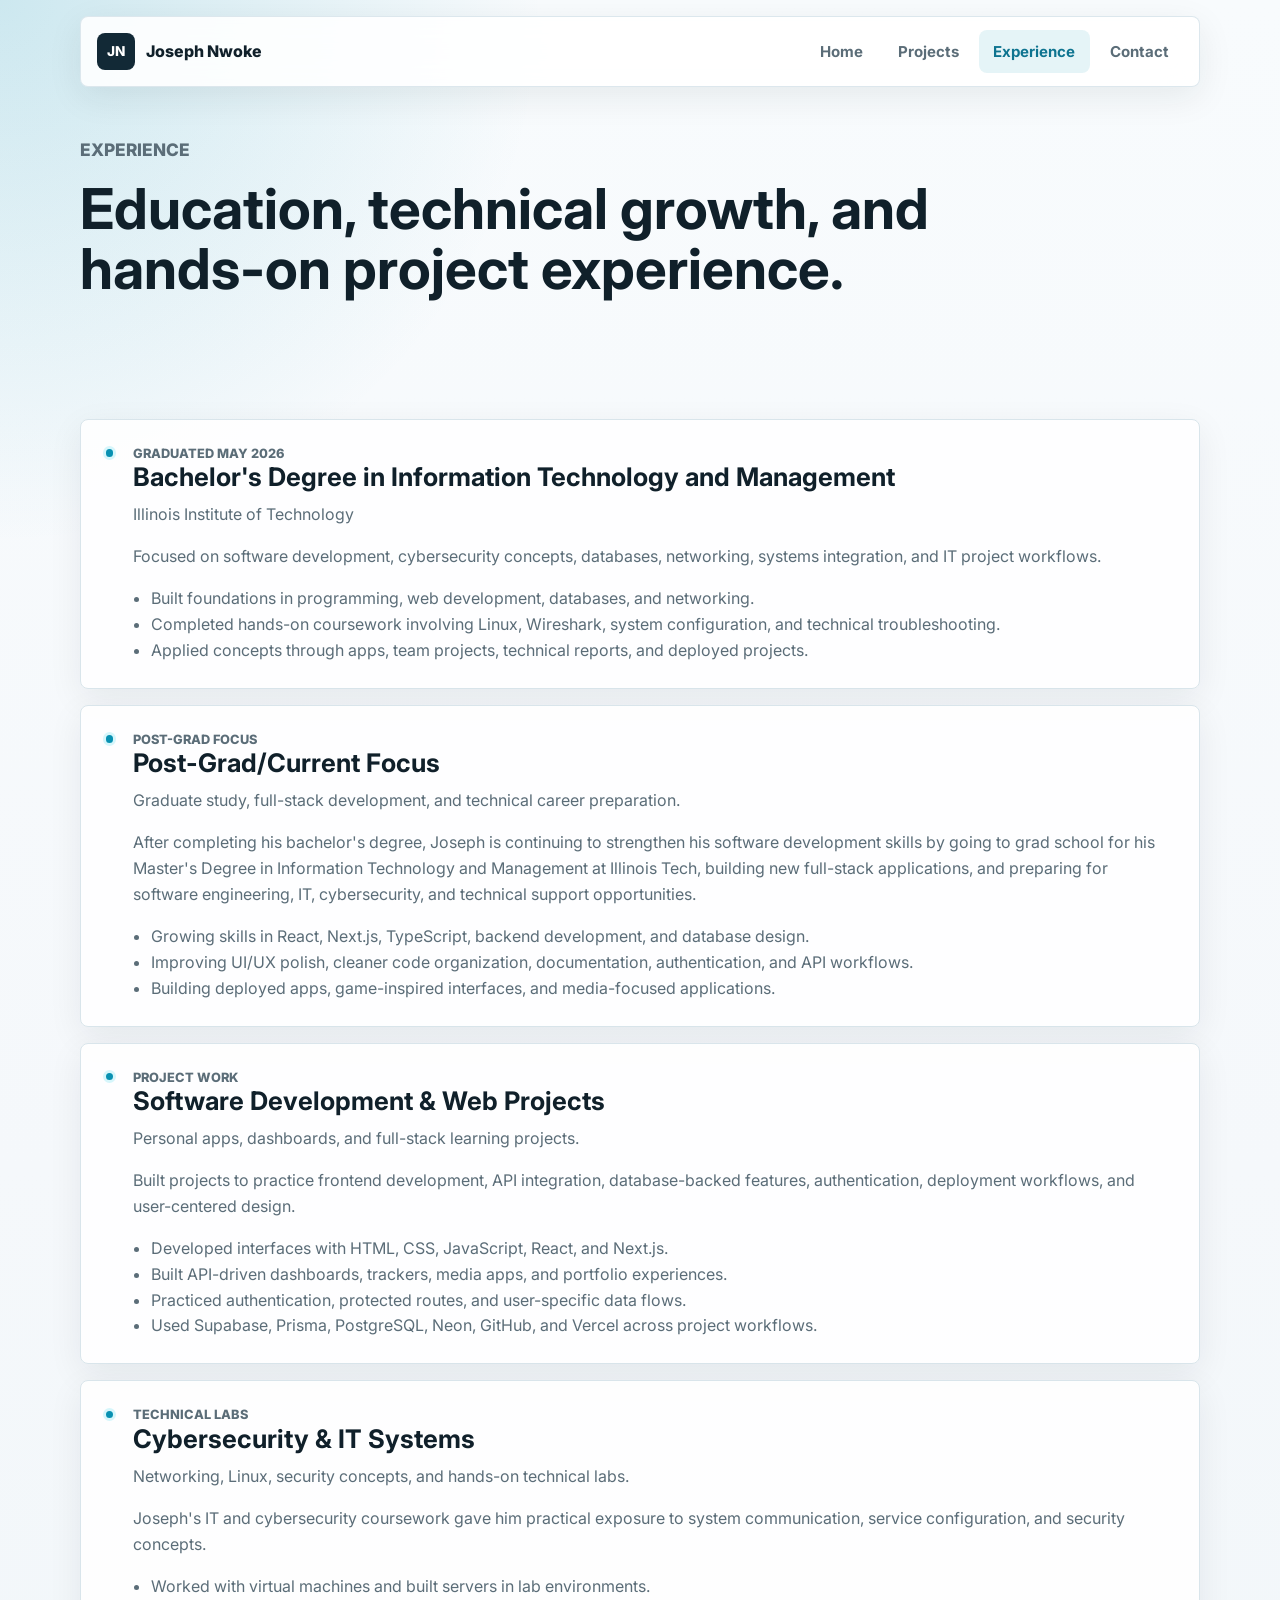
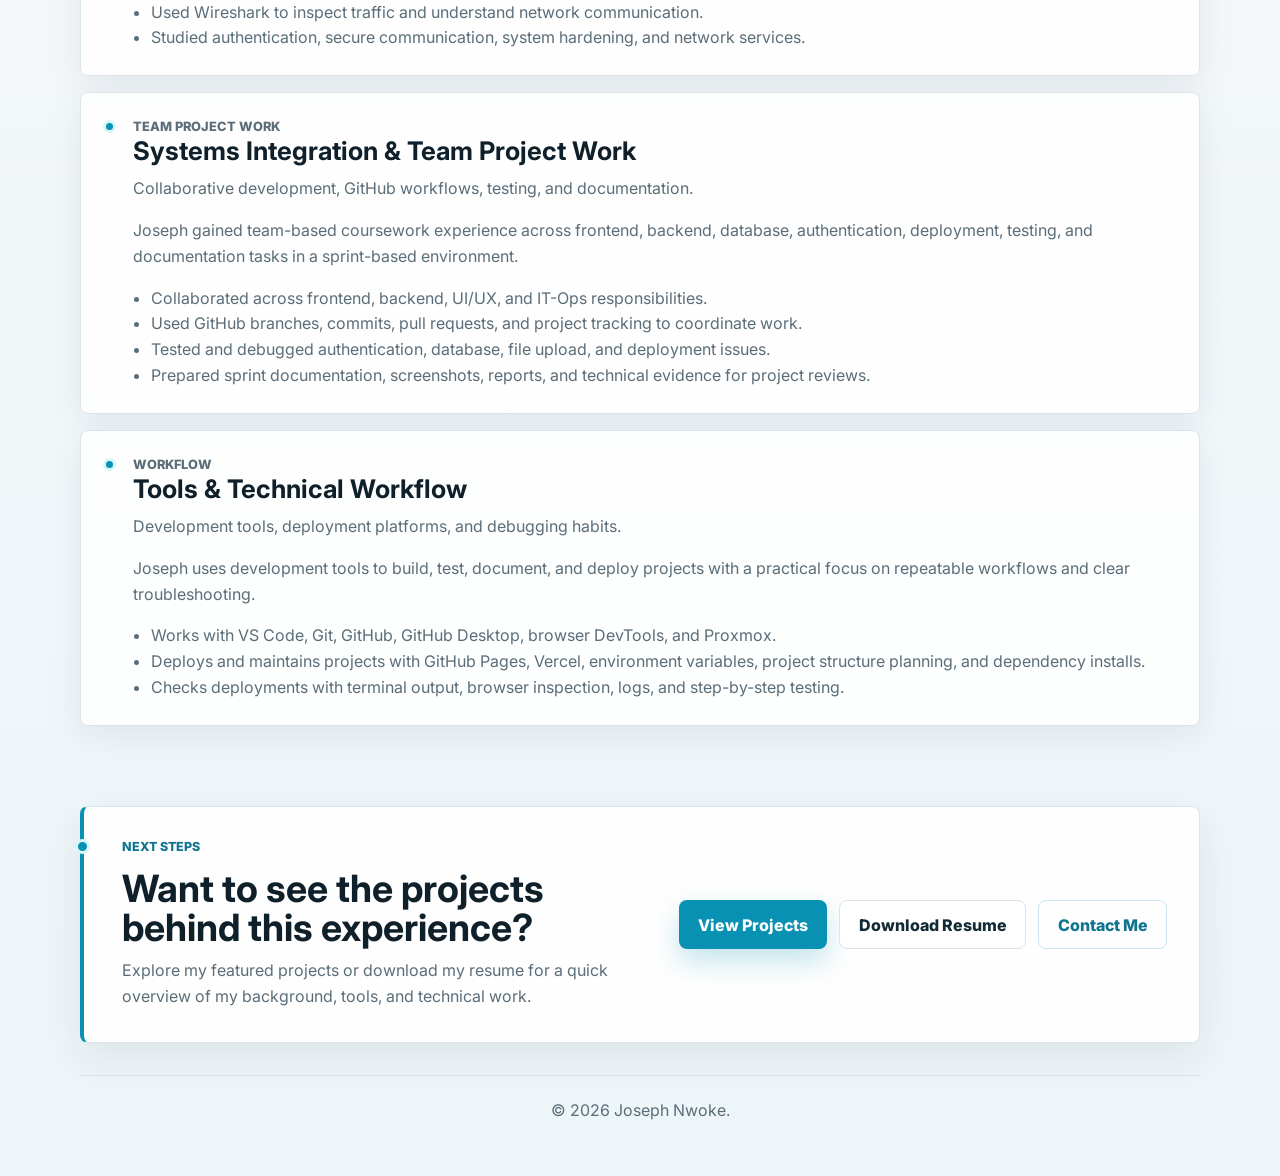
==== commit a908b8c6: "Edit download button to route to new resume" ====
--- a/experience.html
+++ b/experience.html
@@ -143,7 +143,7 @@
       </div>
       <div class="cta-actions">
         <a class="btn btn-primary" href="projects.html">View Projects</a>
-        <a class="btn btn-secondary" href="Joseph_Nwoke_Resume.pdf" download>Download Resume</a>
+        <a class="btn btn-secondary" href="JosephNwoke_resume.pdf" download>Download Resume</a>
         <a class="btn btn-ghost" href="index.html#contact">Contact Me</a>
       </div>
     </section>
--- a/css/style.css
+++ b/css/style.css
@@ -17,6 +17,11 @@
 
 html {
   scroll-behavior: smooth;
+}
+
+html,
+body {
+  overflow-x: hidden;
 }
 
 body {
@@ -67,6 +72,12 @@
   font-weight: 800;
   text-decoration: none;
   white-space: nowrap;
+  min-width: 0;
+}
+
+.brand span:last-child {
+  overflow: hidden;
+  text-overflow: ellipsis;
 }
 
 .brand-mark {
@@ -244,11 +255,9 @@
 }
 
 .profile-photo {
+  display: block;
   width: 100%;
-  aspect-ratio: 4 / 5;
-  min-height: 0;
-  max-height: 25rem;
-  object-fit: cover;
+  height: auto;
   border: 1px solid rgba(255, 255, 255, 0.14);
   border-radius: 8px;
 }
@@ -523,8 +532,9 @@
 
 .project-media img {
   width: auto;
-  height: 100%;
+  height: auto;
   max-width: 100%;
+  max-height: 100%;
   object-fit: contain;
   background: #0d0d14;
   border-radius: 8px;
@@ -755,6 +765,10 @@
     grid-template-columns: 1fr;
   }
 
+  .project-media {
+    min-height: 28rem;
+  }
+
   .hero {
     min-height: auto;
     align-items: start;
@@ -786,8 +800,20 @@
 
 @media (max-width: 720px) {
   .site-header {
-    width: calc(100% - 1rem);
+    width: calc(100% - 1.5rem);
     margin-top: 0.5rem;
+    gap: 0.75rem;
+    padding: 0.65rem;
+  }
+
+  .brand {
+    gap: 0.55rem;
+    font-size: 0.95rem;
+  }
+
+  .brand-mark {
+    width: 2.15rem;
+    height: 2.15rem;
   }
 
   .nav-toggle {
@@ -797,8 +823,8 @@
   .site-nav {
     position: fixed;
     top: 4.75rem;
-    right: 0.5rem;
-    left: 0.5rem;
+    right: 0.75rem;
+    left: 0.75rem;
     display: none;
     flex-direction: column;
     align-items: stretch;
@@ -818,8 +844,8 @@
   }
 
   .section {
-    width: min(100% - 1rem, 1120px);
-    padding: 3.5rem 0;
+    width: min(100% - 1.5rem, 1120px);
+    padding: 3rem 0;
   }
 
   .page-hero {
@@ -832,8 +858,9 @@
   }
 
   .hero {
-    padding-top: 3rem;
-    padding-bottom: 2.5rem;
+    gap: 1.25rem;
+    padding-top: 2.35rem;
+    padding-bottom: 2rem;
   }
 
   h1 {
@@ -856,9 +883,20 @@
     grid-template-columns: 1fr;
   }
 
-  .profile-photo,
   .profile-fallback {
     max-height: 22rem;
+  }
+
+  .hero-panel {
+    padding: 0.85rem;
+  }
+
+  .hero-stat-grid {
+    gap: 0.55rem;
+  }
+
+  .hero-stat-grid div {
+    padding: 0.8rem;
   }
 
   .button-row,
@@ -876,10 +914,19 @@
   }
 
   .project-media,
-  .project-media img,
   .project-placeholder {
-    min-height: 24rem;
-    height: 24rem;
+    min-height: 0;
+    height: auto;
+  }
+
+  .project-media {
+    padding: 0.75rem;
+  }
+
+  .project-media img {
+    width: 100%;
+    height: auto;
+    max-height: none;
   }
 
   .project-meta {
@@ -888,3 +935,100 @@
     gap: 0.55rem;
   }
 }
+
+@media (max-width: 480px) {
+  .site-header {
+    width: calc(100% - 1.25rem);
+  }
+
+  .brand span:last-child {
+    max-width: 11rem;
+  }
+
+  .site-nav {
+    top: 4.25rem;
+    right: 0.625rem;
+    left: 0.625rem;
+  }
+
+  .section {
+    width: min(100% - 1.25rem, 1120px);
+    padding: 2.5rem 0;
+  }
+
+  h1,
+  .page-hero h1 {
+    font-size: clamp(1.85rem, 10vw, 2.45rem);
+    line-height: 1.1;
+  }
+
+  h2,
+  .skills-title,
+  .experience-cta h2 {
+    font-size: clamp(1.55rem, 8vw, 2rem);
+    line-height: 1.14;
+  }
+
+  .hero-copy,
+  .page-hero p,
+  .section-copy p,
+  .resume-section p,
+  .experience-cta p:not(.eyebrow),
+  .project-content p,
+  .project-bullets li,
+  .timeline-item p,
+  .timeline-item li {
+    font-size: 0.95rem;
+    line-height: 1.58;
+  }
+
+  .hero-stat-grid {
+    grid-template-columns: repeat(3, 1fr);
+  }
+
+  .stat-label {
+    font-size: 0.7rem;
+  }
+
+  .two-column {
+    gap: 1.5rem;
+  }
+
+  .skill-card,
+  .contact-card,
+  .timeline-item,
+  .resume-section,
+  .project-content {
+    padding: 1rem;
+  }
+
+  .timeline-item {
+    padding-left: 2.4rem;
+  }
+
+  .timeline-dot {
+    left: 0.95rem;
+  }
+
+  .project-media,
+  .project-placeholder {
+    min-height: 0;
+    height: auto;
+  }
+
+  .tag-list,
+  .resume-includes ul {
+    gap: 0.42rem;
+  }
+
+  .tag-list li,
+  .resume-includes li,
+  .project-content .tag-list li {
+    padding: 0.34rem 0.48rem;
+    font-size: 0.78rem;
+  }
+
+  .contact-card strong {
+    font-size: 0.95rem;
+  }
+}
